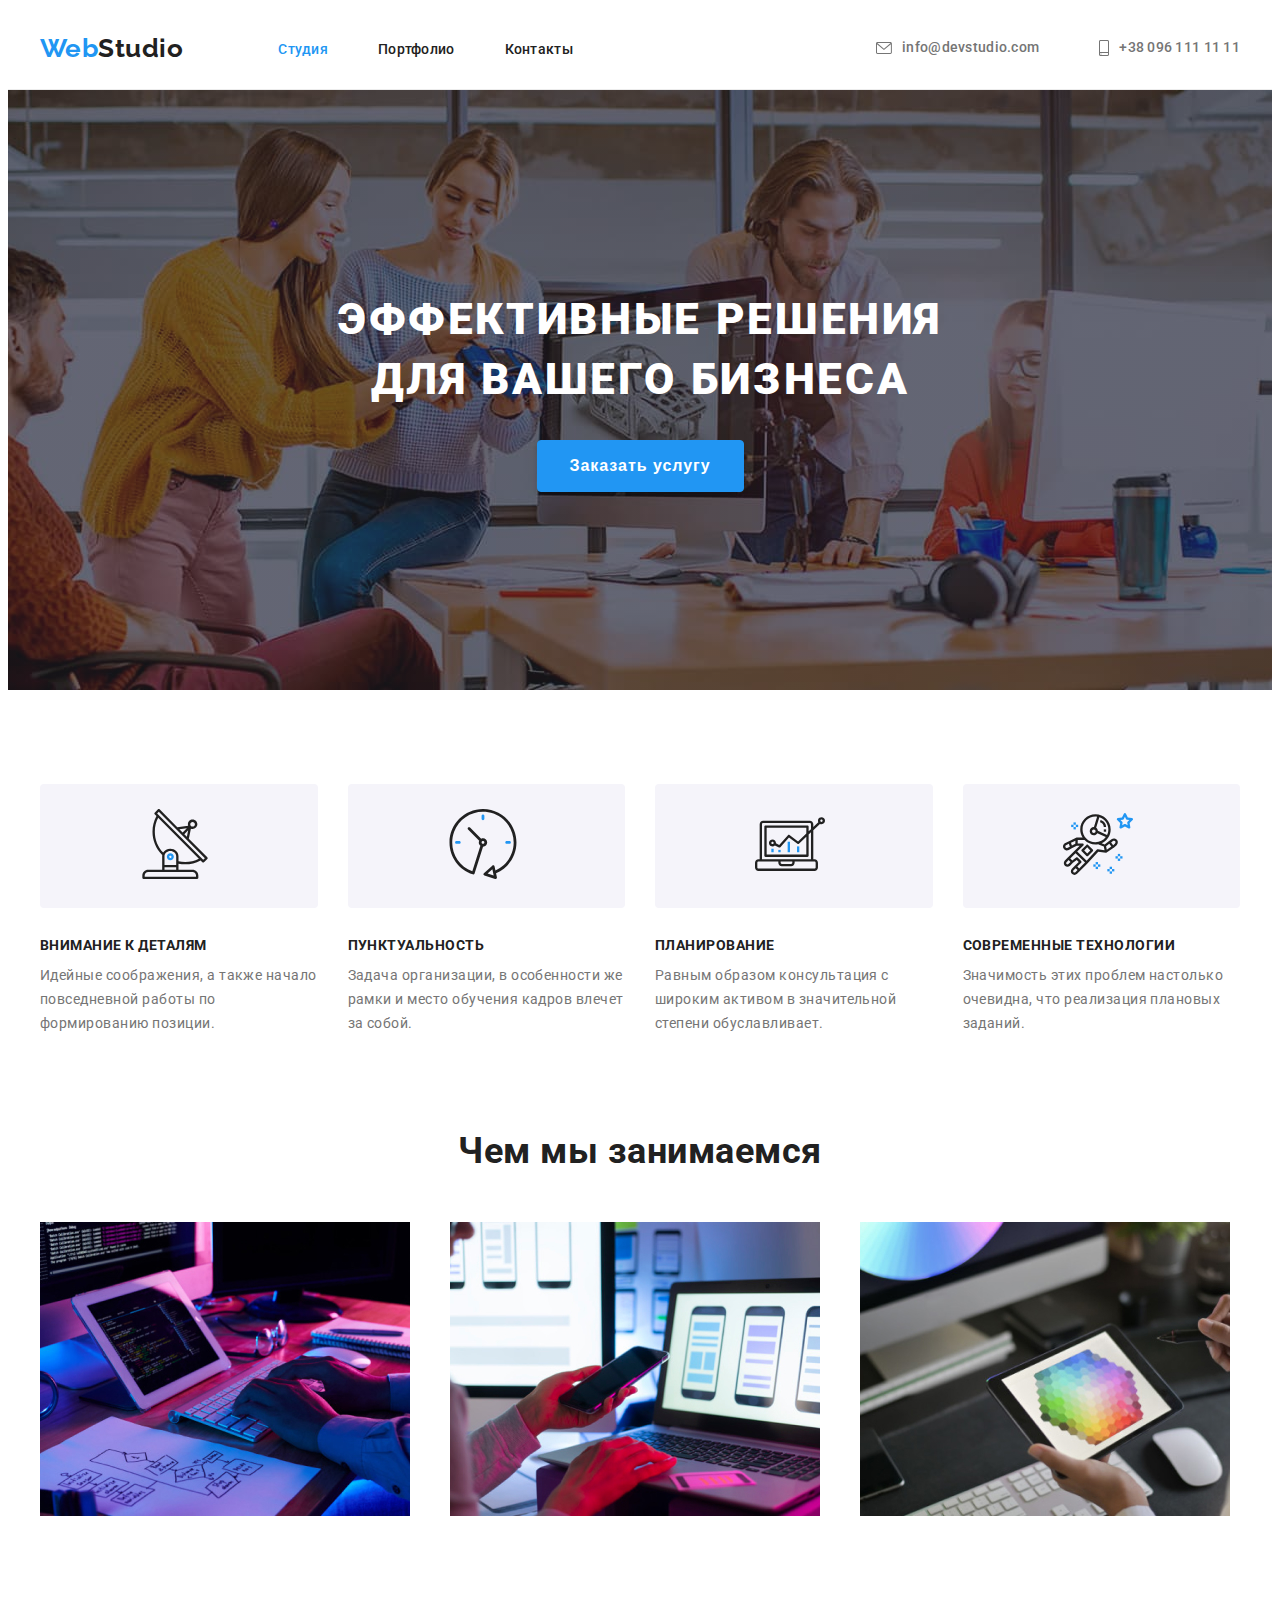
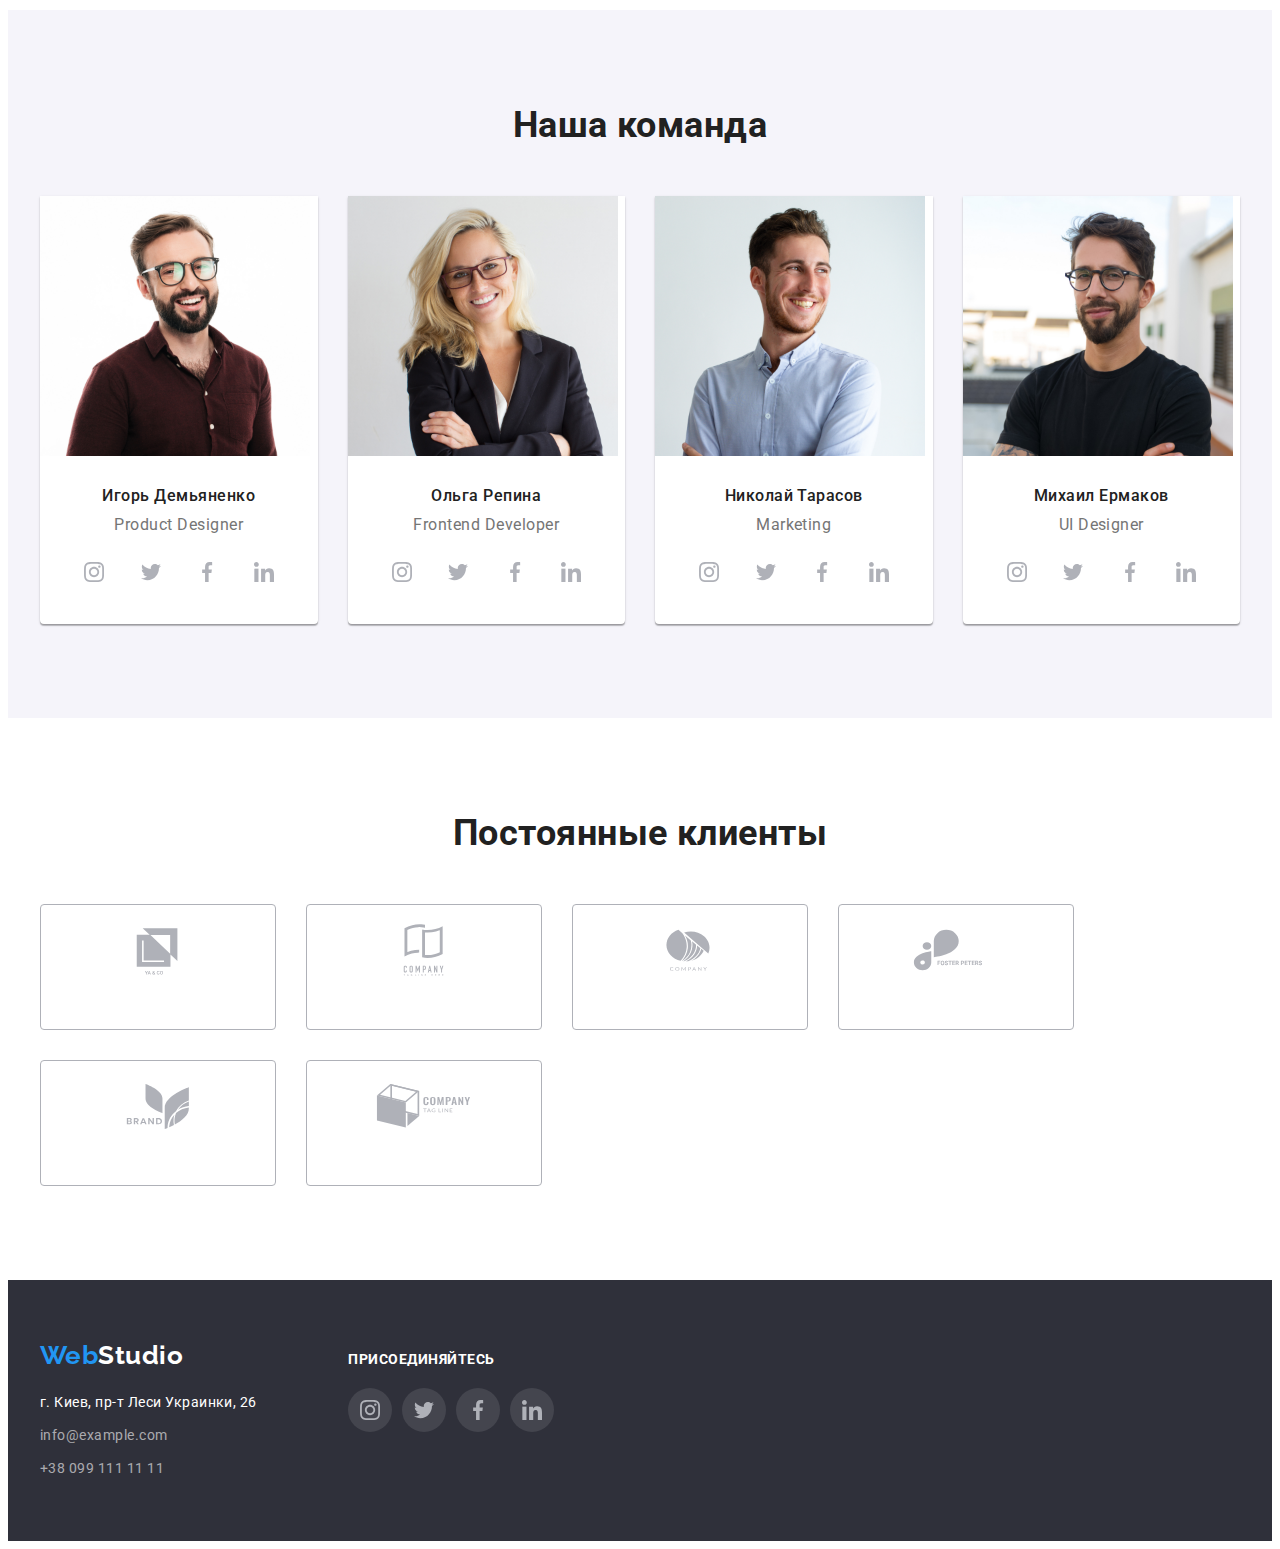
==== index.html @ 4270476f "ДЗ-4" ====
<!DOCTYPE html>
<html lang="ru">

  <head>
    <meta charset="UTF-8" />
    <meta http-equiv="X-UA-Compatible" content="IE=edge" />
    <meta name="viewport" content="width=device-width, initial-scale=1.0" />
    <title>WebStudio</title>
    <link 
      rel="stylesheet" 
      href="https://cdnjs.cloudflare.com/ajax/libs/modern-normalize/1.0.0/modern-normalize.min.css" integrity="sha512-ISS7cAi1PEhQ8jnbJpJZMd29NlhNj4AWYyLOSp2CE/CsHxTCu+r+t0D2yoJudVrd0/8fTVPUVDzY5Tvli75u/g==" crossorigin="anonymous" referrerpolicy="no-referrer" />
    <link rel="preconnect" href="https://fonts.gstatic.com" />
    <link
      href="https://fonts.googleapis.com/css2?family=Raleway:wght@700&family=Roboto:wght@400;500;700;900&display=swap"
      rel="stylesheet"/>
    <link rel="stylesheet" href="./css/styles.css">
  </head>

  <body>
    <!--Header-->
    <header class="header">
      <div class="container header-container">
        <nav class="header-navigation">
          <a class="logo link" href="./index.html "><span class="logo-accent">Web</span>Studio</a>
          <ul class="navigation-menu list">
            <li class="navigation-menu-item">
              <a class="navigation-menu-main-link link" href="./index.html">Студия</a>
            </li>
            <li class="navigation-menu-item">
              <a class="navigation-menu-link link" href="./portfolio.html">Портфолио</a>
            </li>
            <li class="navigation-menu-item">
              <a class="navigation-menu-link link" href="">Контакты</a>
            </li>
          </ul>
        </nav>
        <ul class="contacts list">
          <li class="contacts-item">
            <a class="contacts-item-link link" href="mailto:info@devstudio.com">
              <svg width="16" height="12" class="header-icon">
                <use href="./images/icons.svg#icon-envelope"></use>
              </svg>
              info@devstudio.com
            </a>
          </li>
          <li class="contacts-item">
            <a class="contacts-item-link link" href="tel:+380961111111">
              <svg width="10" height="16" class="header-icon">
                <use href="./images/icons.svg#icon-smartphone"></use>
              </svg>
              +38 096 111 11 11
            </a>
          </li>
        </ul>
      </div>
    </header>

    <main>
      <!--Hero-->
      <section class="hero-section">
        <div class="container hero-container">
          <h1 class="hero-title">Эффективные решения для вашего бизнеса</h1>
          <button class="modal-btn" type="button" style="display: block; margin: 0 auto;">Заказать услугу</button>
        </div>  
      </section>
      <!--Our advantages section-->
      <section class="advantages-section">
        <div class="container">
          <h2 hidden>Our advantages</h2>
          <ul class="advantages list">
            <li class="advantages-item">
              <div class="advantages-contant">
                <svg width="70" height="70" class="advantages-list-icons" >
                  <use href="./images/icons.svg#icon-antenna"></use>
                </svg>
              </div>
              <h3 class="description-title">Внимание к деталям</h3>
              <p class="description">Идейные соображения, а также начало повседневной работы по формированию позиции.</p>
            </li>
            <li class="advantages-item">
              <div class="advantages-contant">
                <svg width="70" height="70" class="advantages-list-icons" >
                  <use href="./images/icons.svg#icon-clock"></use>
                </svg>
              </div>
              <h3 class="description-title">Пунктуальность</h3>
              <p class="description">Задача организации, в особенности же рамки и место обучения кадров влечет за собой.</p>
            </li>
            <li class="advantages-item">
              <div class="advantages-contant">
                <svg width="70" height="70" class="advantages-list-icons" >
                  <use href="./images/icons.svg#icon-diagram"></use>
                </svg>
              </div>
              <h3 class="description-title">Планирование</h3>
              <p class="description">Равным образом консультация с широким активом в значительной степени обуславливает.</p>
            </li>
            <li class="advantages-item">
              <div class="advantages-contant">
                <svg width="70" height="70" class="advantages-list-icons" >
                  <use href="./images/icons.svg#icon-astronaut"></use>
                </svg>
              </div>
              <h3 class="description-title">Современные технологии</h3>
              <p class="description">Значимость этих проблем настолько очевидна, что реализация плановых заданий.</p>
            </li>
          </ul>
        </div>
      </section>
      <!--Work skills galery section-->
      <section class="section">
        <div class="container">
          <h2 class="suptitle">Чем мы занимаемся</h2>
          <ul class="skills-gallery list">
            <li class="skills-gallery-item">
              <img src="./images/main-page/what-we-do/what-we-do-img.jpg" alt="печатает на клавиатуре" width="370" height="294">
            </li>
            <li class="skills-gallery-item">
              <img src="./images/main-page/what-we-do/what-we-do-img-1.jpg" alt="синхронизация телефона и ноутбука" width="370" height="294">
            </li>
            <li class="skills-gallery-item">
              <img src="./images/main-page/what-we-do/what-we-do-img-2.jpg" alt="спектр цветов на планшете" width="370" height="294">
            </li>
          </ul>
        </div>
      </section>
      <!--Our team section-->
      <section class="team-section section">
        <div class="container">
          <h2 class="suptitle">Наша команда</h2>
          <ul class="team list">
            <li class="team-item">
              <img src="./images/main-page/our-team/our-team-img.jpg" alt="мужчина в рубашке и очках" width="270" height="260">
                <div class="team-item-contant"> 
                  <h3 class="team-title">Игорь Демьяненко</h3>
                  <p class="team-description" lang="en">Product Designer</p>
                  <ul class="social-list list">
                    <li class="social-list-item">
                      <a href="" class="social-list-link link">
                        <svg width="20" height="20" class="social-list-icon">
                          <use href="./images/icons.svg#icon-instagram"></use>
                        </svg>
                      </a>
                    </li>
                    <li class="social-list-item">
                      <a href="" class="social-list-link link">
                        <svg width="20" height="20" class="social-list-icon">
                          <use href="./images/icons.svg#icon-twitter"></use>
                        </svg>
                      </a>
                    </li>
                    <li class="social-list-item">
                      <a href="" class="social-list-link link">
                        <svg width="20" height="20" class="social-list-icon">
                          <use href="./images/icons.svg#icon-facebook"></use>
                        </svg>
                      </a>
                    </li>
                    <li class="social-list-item">
                      <a href="" class="social-list-link link">
                        <svg width="20" height="20" class="social-list-icon">
                          <use href="./images/icons.svg#icon-linkedin"></use>
                        </svg>
                      </a>
                    </li>
                  </ul>
                </div> 
            </li>
            <li class="team-item">
              <img src="./images/main-page/our-team/our-team-img-1.jpg" alt="женщина в очках" width="270" height="260">
                <div class="team-item-contant"> 
                  <h3 class="team-title">Ольга Репина</h3>
                  <p class="team-description" lang="en">Frontend Developer</p>
                  <ul class="social-list list">
                    <li class="social-list-item">
                      <a href="" class="social-list-link link">
                        <svg width="20" height="20" class="social-list-icon">
                          <use href="./images/icons.svg#icon-instagram"></use>
                        </svg>
                      </a>
                    </li>
                    <li class="social-list-item">
                      <a href="" class="social-list-link link">
                        <svg width="20" height="20" class="social-list-icon">
                          <use href="./images/icons.svg#icon-twitter"></use>
                        </svg>
                      </a>
                    </li>
                    <li class="social-list-item">
                      <a href="" class="social-list-link link">
                        <svg width="20" height="20" class="social-list-icon">
                          <use href="./images/icons.svg#icon-facebook"></use>
                        </svg>
                      </a>
                    </li>
                    <li class="social-list-item">
                      <a href="" class="social-list-link link">
                        <svg width="20" height="20" class="social-list-icon">
                          <use href="./images/icons.svg#icon-linkedin"></use>
                        </svg>
                      </a>
                    </li>
                  </ul>
                </div> 
            </li>
            <li class="team-item">
              <img src="./images/main-page/our-team/our-team-img-2.jpg" alt="мужчина в рубашке" width="270" height="260">
                <div class="team-item-contant"> 
                  <h3 class="team-title">Николай Тарасов</h3>
                  <p class="team-description" lang="en">Marketing</p>
                  <ul class="social-list list">
                    <li class="social-list-item">
                      <a href="" class="social-list-link link">
                        <svg width="20" height="20" class="social-list-icon">
                          <use href="./images/icons.svg#icon-instagram"></use>
                        </svg>
                      </a>
                    </li>
                    <li class="social-list-item">
                      <a href="" class="social-list-link link">
                        <svg width="20" height="20" class="social-list-icon">
                          <use href="./images/icons.svg#icon-twitter"></use>
                        </svg>
                      </a>
                    </li>
                    <li class="social-list-item">
                      <a href="" class="social-list-link link">
                        <svg width="20" height="20" class="social-list-icon">
                          <use href="./images/icons.svg#icon-facebook"></use>
                        </svg>
                      </a>
                    </li>
                    <li class="social-list-item">
                      <a href="" class="social-list-link link">
                        <svg width="20" height="20" class="social-list-icon">
                          <use href="./images/icons.svg#icon-linkedin"></use>
                        </svg>
                      </a>
                    </li>
                  </ul>
                </div>  
            </li>
            <li class="team-item">
              <img src="./images/main-page/our-team/our-team-img-3.jpg" alt="мужчина в футболке и очках" width="270" height="260">
                <div class="team-item-contant"> 
                  <h3 class="team-title">Михаил Ермаков</h3>
                  <p class="team-description" lang="en">UI Designer</p>
                  <ul class="social-list list">
                    <li class="social-list-item">
                      <a href="" class="social-list-link link">
                        <svg width="20" height="20" class="social-list-icon">
                          <use href="./images/icons.svg#icon-instagram"></use>
                        </svg>
                      </a>
                    </li>
                    <li class="social-list-item">
                      <a href="" class="social-list-link link">
                        <svg width="20" height="20" class="social-list-icon">
                          <use href="./images/icons.svg#icon-twitter"></use>
                        </svg>
                      </a>
                    </li>
                    <li class="social-list-item">
                      <a href="" class="social-list-link link">
                        <svg width="20" height="20" class="social-list-icon">
                          <use href="./images/icons.svg#icon-facebook"></use>
                        </svg>
                      </a>
                    </li>
                    <li class="social-list-item">
                      <a href="" class="social-list-link link">
                        <svg width="20" height="20" class="social-list-icon">
                          <use href="./images/icons.svg#icon-linkedin"></use>
                        </svg>
                      </a>
                    </li>
                  </ul>
                </div>  
            </li>
          </ul>
        </div>
      </section>
      <!--Regular customers section-->
      <section class="section">
        <div class="container">
          <h2 class="suptitle">Постоянные клиенты</h2>
          <ul class="customers list">
            <li class="customers-item">
              <div class="customers-contant">
                <a href="" class="customers-list-link link">
                  <svg class="customers-list-icon">
                    <use href="./images/icons.svg#icon-client-1"></use>
                  </svg>
                </a>
              </div>
            </li>
            <li class="customers-item">
              <div class="customers-contant">
                <a href="" class="customers-list-link link">
                  <svg class="customers-list-icon">
                    <use href="./images/icons.svg#icon-client-2"></use>
                  </svg>
                </a>
              </div>
            </li>
            <li class="customers-item">
              <div class="customers-contant">
                <a href="" class="customers-list-link link">
                  <svg class="customers-list-icon">
                    <use href="./images/icons.svg#icon-client-3"></use>
                  </svg>
                </a>
              </div>
            </li>
            <li class="customers-item">
              <div class="customers-contant">
                <a href="" class="customers-list-link link">
                  <svg class="customers-list-icon">
                    <use href="./images/icons.svg#icon-client-4"></use>
                  </svg>
                </a>
              </div>
            </li>
            <li class="customers-item">
              <div class="customers-contant">
                <a href="" class="customers-list-link link">
                  <svg class="customers-list-icon">
                    <use href="./images/icons.svg#icon-client-5"></use>
                  </svg>
                </a>
              </div>
            </li>
            <li class="customers-item">
              <div class="customers-contant">
                <a href="" class="customers-list-link link">
                  <svg  class="customers-list-icon">
                    <use href="./images/icons.svg#icon-client-6"></use>
                  </svg>
                </a>
              </div>
            </li>
          </ul>
        </div>
      </section>
    </main>

    <footer>
      <!--Footer-->
      <section class="footer-section">
        <div class="footer-container container">
          <div class="footer-contacts-block">
            <a class="logo link" href=""><span class="logo-accent">Web</span><span class="logo-footer">Studio</span></a>
            <address>
              <ul class="footer-contacts list link">
                <li class="footer-contacts-item">
                  <a class="footer-map-link link" href="https://goo.gl/maps/vyTCDzWnWzaWJ4Vd6" target="_blank" rel="noopener noreferrer">г. Киев, пр-т Леси Украинки, 26</a>
                </li>
                <li class="footer-contacts-item">
                  <a class="footer-contacts-link link" href="mailto:info@example.com">info@example.com</a>
                </li>
                <li class="footer-contacts-item">
                  <a class="footer-contacts-link link" href="tel:+380991111111">+38 099 111 11 11</a>
                </li>
              </ul>
            </address>
          </div>
          <div class="footer-icons">
            <h3 class="description-title footer-description">присоединяйтесь</h3>
            <ul class="footer-social-list list">
              <li class="social-list-item">
                <a href="" class="footer-list-link link">
                  <svg width="20" height="20" class="social-list-icon">
                    <use href="./images/icons.svg#icon-instagram"></use>
                  </svg>
                </a>
              </li>
              <li class="social-list-item">
                <a href="" class="footer-list-link link">
                  <svg width="20" height="20" class="social-list-icon">
                    <use href="./images/icons.svg#icon-twitter"></use>
                  </svg>
                </a>
              <li class="social-list-item">
                <a href="" class="footer-list-link link">
                  <svg width="20" height="20" class="social-list-icon">
                    <use href="./images/icons.svg#icon-facebook"></use>
                  </svg>
                </a>
              </li>
              <li class="social-list-item">
                <a href="" class="footer-list-link link">
                  <svg width="20" height="20" class="social-list-icon">
                    <use href="./images/icons.svg#icon-linkedin"></use>
                  </svg>
                </a>
              </li>
            </ul>
          </div>
        </div>
      </section>
    </footer>
  </body>
</html>
---- css/styles.css ----
/* кастомные свойства */
:root {
  --main-font: Roboto, sans-serif;
  --secondary-font: Raleway, sans-serif;
  --accent-color: #2196f3;
  --main-color: #212121;
  --secondary-color: #ffffff;
  --third-color: #757575;
  --main-background-color: #2f303a;
  --secondary-background-color: #f5f4fa;
}

/* сброс в тексте */
h1,
h2,
h3,
h4,
h5,
h6,
p {
  margin-top: 0;
  margin-bottom: 0;
}

/* сброс в списках */
ul,
ol {
  margin-top: 0;
  margin-bottom: 0;
  padding-left: 0;
}

/* переопределение изображений */
img {
  display: block;
}

/* убрать точки со списков */
.list {
  list-style: none;
}

/* убрать подчёркивание у ссылки */
.link {
  text-decoration: none;
}

.section {
  padding-top: 94px;
  padding-bottom: 94px;
}

.container {
  width: 1200px;
  padding-left: 15px;
  padding-right: 15px;
  margin: 0 auto;
}

/* наследование */
body {
  font-family: var(--main-font);
  color: var(--main-color);
  letter-spacing: 0.03em;
}

/* ==== COMPONENTS ==== */
.logo {
  font-family: var(--secondary-font);
  font-weight: 700;
  font-size: 26px;
  line-height: 1.19;

  color: var(--main-color);
}

.logo-accent {
  color: var(--accent-color);
}

.logo-footer {
  color: var(--secondary-color);
}

.suptitle {
  font-weight: 700;
  font-size: 36px;
  line-height: 1.167;
  text-align: center;

  color: var(--main-color);
  margin-bottom: 50px;
}

.social-list {
  display: flex;
  justify-content: space-between;
}

.social-list-link {
  display: flex;
  align-items: center;
  justify-content: center;
  width: 44px;
  height: 44px;
  background-color: var(--secondary-color);
  border-radius: 50%;
}

.social-list-link:hover,
.social-list-link:focus {
  background-color: var(--accent-color);
}

.social-list-icon {
  fill: #AFB1B8;
}

.social-list-link:hover .social-list-icon,
.social-list-link:focus .social-list-icon {
  fill: #FFFFFF;
}

address {
  font-style: normal;
}
/* ==== END COMPONENTS ==== */

/* ==== HEADER ==== */

.header {
  padding-top: 25px;
  padding-bottom: 25px;
  border-bottom: 1px solid #ececec;
}

.header-container,
.header-navigation,
.navigation-menu {
  display: flex;
  align-items: center;
  justify-content: space-between;
}

.logo {
  margin-right: 95px;
}

.navigation-menu-item:not(:last-child) {
  margin-right: 50px;
}

.navigation-menu-link {
  font-weight: 500;
  font-size: 14px;
  line-height: 1.14;
  letter-spacing: 0.02em;

  color: var(--main-color);
}

.navigation-menu-main-link {
  font-weight: 500;
  font-size: 14px;
  line-height: 1.14;
  letter-spacing: 0.02em;

  color: var(--accent-color);
}

.navigation-menu-link:hover,
.navigation-menu-link:focus {
  color: var(--accent-color);
}

.contacts {
  display: flex;
  align-items: center;
}

.contacts-item {
  display: flex;
  align-items: center;
}

.contacts-item-link {
  display: inline-flex;
  align-items: center;
  color: inherit;
  font-weight: 500;
  font-size: 14px;
  line-height: 1.14;
  letter-spacing: 0.02em;

  color: var(--third-color);
  margin-left: 10px;
}

.header-icon {
  fill: var(--third-color);
}

.contacts-item-link:hover,
.contacts-item-link:focus {
  color: var(--accent-color);
}

.header-icon {
  fill: currentColor;
  margin-right: 10px;
}

.contacts-item:not(:last-child) {
  margin-right: 50px;
}
/* ==== END HEADER ==== */

/* ==== HERO ==== */
.hero-section {
  max-width: 1600px;
  height: 600px;
  margin-left: auto;
  margin-right: auto;
  background-color: #C4C4C4;;
  background-image: linear-gradient(
    rgba(47, 48, 58, 0.4),
    rgba(47, 48, 58, 0.4)), 
    url(../images/main-page/bg.jpg);
  background-repeat: no-repeat;
  background-position: center;
  background-size: cover;
}

.hero-container {
  padding-top: 200px;
  padding-bottom: 200px;
}

.hero-title {
  width: 696px;
  font-weight: 900;
  font-size: 44px;
  line-height: 1.36;
  text-align: center;
  letter-spacing: 0.06em;
  text-transform: uppercase;

  color: var(--secondary-color);
  margin: 0 auto 30px;
}

.modal-btn {
  width: 200;
  height: 50;
  box-shadow: 0px 4px 4px rgba(0, 0, 0, 0.15);
  border: 1px solid #2196f3;
  border-radius: 4px;
  font-weight: 700;
  font-size: 16px;
  line-height: 1.87;
  text-align: center;
  letter-spacing: 0.06em;

  color: var(--secondary-color);
  background-color: var(--accent-color);
  cursor: pointer;
  padding: 10px 32px;
}

.modal-btn:hover,
.modal-btn:focus {
  background-color: #188ce8;
}
/* ==== END HERO ==== */

/* ==== MAIN ==== */

/* ==== Our advantages section ==== */
.advantages-section {
  padding-top: 94px;
}

.advantages-contant {
  padding: 25px 100px;
  background-color: #F5F4FA;
  border-radius: 4px;
  margin-bottom: 30px;
}

.advantages {
  display: flex;
  flex-wrap: wrap;
  margin-left: -30px;
  margin-top: -30px;
}

.advantages-item {
  flex-basis: calc((100% - 120px) / 4);
  margin-left: 30px;
  margin-top: 30px;
}

.description-title {
  font-weight: 700;
  font-size: 14px;
  line-height: 1.14;
  text-transform: uppercase;
  margin-bottom: 10px;
}

.description {
  font-size: 14px;
  line-height: 1.71;

  color: var(--third-color);
}
/* ==== END Our advantages section ==== */

/* ==== Work skills galery ==== */
.skills-gallery {
  display: flex;
  flex-wrap: wrap;
  margin-left: -30px;
  margin-top: -30px;
}

.skills-gallery-item {
  flex-basis: calc((100% - 90px) / 3);
  margin-left: 30px;
  margin-top: 30px;
}

/* ==== END Work skills galery ==== */

/* ==== Our team section ==== */
.team-section {
  background-color: var(--secondary-background-color);
}

.team {
  display: flex;
  flex-wrap: wrap;
  margin-left: -30px;
  margin-top: -30px;

}

.team-item {
  flex-basis: calc((100% - 120px) / 4);
  margin-left: 30px;
  margin-top: 30px;
  background-color: #fff;
  box-shadow: 
    0px 1px 3px rgba(0, 0, 0, 0.12),
    0px 1px 1px rgba(0, 0, 0, 0.14),
    0px 2px 1px rgba(0, 0, 0, 0.2);
  border-radius: 0px 0px 4px 4px;
}

.team-item-contant {
  padding: 30px 32px;
}

.team-title {
  font-weight: 500;
  font-size: 16px;
  line-height: 1.19;
  text-align: center;
  margin-bottom: 10px;
}

.team-description {
  font-size: 16px;
  line-height: 1.19;
  text-align: center;

  color: var(--third-color);
  margin-bottom: 16px;
}
/* ==== END Our team section ==== */

/* ==== Regular customers section ==== */

.customers-contant {
  padding: 16px 32px;
  border: 1px solid #AFB1B8;
  border-radius: 4px;
  width: 170px;
  height: 92px;
}

.customers {
  display: flex;
  flex-wrap: wrap;
  margin-left: -30px;
  margin-top: -30px;
}

.customers-item {
  flex-basis: calc((100% - 180px) / 6);
  margin-left: 30px;
  margin-top: 30px;
}

.customers-list-link {
  display: flex;
  align-items: center;
  justify-content: center;
}

.customers-contant:hover,
.customers-contant:focus {
  border-color: var(--accent-color);
}

.customers-contant:hover .customers-list-icon,
.customers-contant:focus .customers-list-icon {
  fill: var(--accent-color);
}


.customers-list-icon {
  width: 106px;
  height: 60px;
  fill: #AFB1B8;
}

/* ==== END Regular customers section ==== */

/* ==== FOOTER ==== */
footer {
  background-color: var(--main-background-color);
  padding-top: 60px;
  padding-bottom: 60px;
}

.footer-container {
  display: flex;
  align-items: baseline;
}

.footer-contacts-block {
  margin-right: 70px;
}

.footer-contacts {
  margin-top: 20px;
}

.footer-contacts-item:not(:last-child) {
  margin-bottom: 9px;
}

.footer-social-list {
  display: flex;
}

.footer-map-link {
  font-weight: 400;
  font-size: 14px;
  line-height: 1.71;
  color: #ffffff;
}

.footer-map-link:hover,
.footer-map-link:focus {
  color: var(--accent-color);
}

.footer-contacts-link {
  font-size: 14px;
  line-height: 1.71;
  color: rgba(255, 255, 255, 0.6);
}

.footer-contacts-link:hover,
.footer-contacts-link:focus {
  color: var(--accent-color);
}

.footer-description {
  text-transform: uppercase;
  color: var(--secondary-color);
  padding-top: 12px;
  margin-bottom: 20px;
}

.footer-list-link {
  align-items: center;
  justify-content: center;
  display: flex;
  width: 44px;
  height: 44px;
  text-decoration: none;
  fill: var(--secondary-color);
  background: rgba(255, 255, 255, 0.1);
  border-radius: 50%;
}

.footer-list-link {
  margin-right: 10px;
}

.footer-list-link:hover,
.footer-list-link:focus {
  background-color: var(--accent-color);
}

.footer-list-link:hover .social-list-icon,
.footer-list-link:focus .social-list-icon {
  fill: var(--secondary-color);
}

/* ==== END FOOTER ==== */

/* ==== PORTFOLIO ==== */

.portfolio-btn {
  display: inline-block;
  font-family: inherit;
  font-weight: 500;
  font-size: 16px;
  line-height: 1.62;
  cursor: pointer;
  background-color: var(--secondary-background-color);
  border-radius: 4px;
  border: none;
  padding: 6px 22px;
}

.portfolio-btn:hover,
.portfolio-btn:focus {
  color: var(--secondary-color);
  background-color: var(--accent-color);
  box-shadow: 
    0px 3px 1px rgba(0, 0, 0, 0.1), 
    0px 1px 2px rgba(0, 0, 0, 0.08), 
    0px 2px 2px rgba(0, 0, 0, 0.12);
}

.filter-menu {
  display: flex;
  flex-flow: row nowrap;
  justify-content: center;
}

.filter-item {
  margin-left: 8px;
}

.gallery {
  display: flex;
  flex-wrap: wrap;
  margin-left: -30px;
  margin-top: -30px;
  padding-top: 50px;
}

.gallery-item {
  flex-basis: calc((100% - 120px) / 4);
  margin-left: 30px;
  margin-top: 30px;
  background: #ffffff;
}

.gallery-item:hover,
.gallery-item:focus {
  box-shadow: 
    0px 1px 1px rgba(0, 0, 0, 0.12),
    0px 4px 4px rgba(0, 0, 0, 0.06),
    1px 4px 6px rgba(0, 0, 0, 0.16);
}


.gallery-item-content {
  padding: 20px 24px;
  border: 1px solid #eeeeee;
  border-top: none;
}

.gallery-title {
  font-weight: 700;
  font-size: 18px;
  line-height: 2;
  letter-spacing: 0.06em;

  color: var(--main-color);
  margin-bottom: 4px;
}

.gallery-description {
  font-size: 16px;
  line-height: 1.87;

  color: var(--third-color);
}
/* ==== END PORTFOLIO ==== */
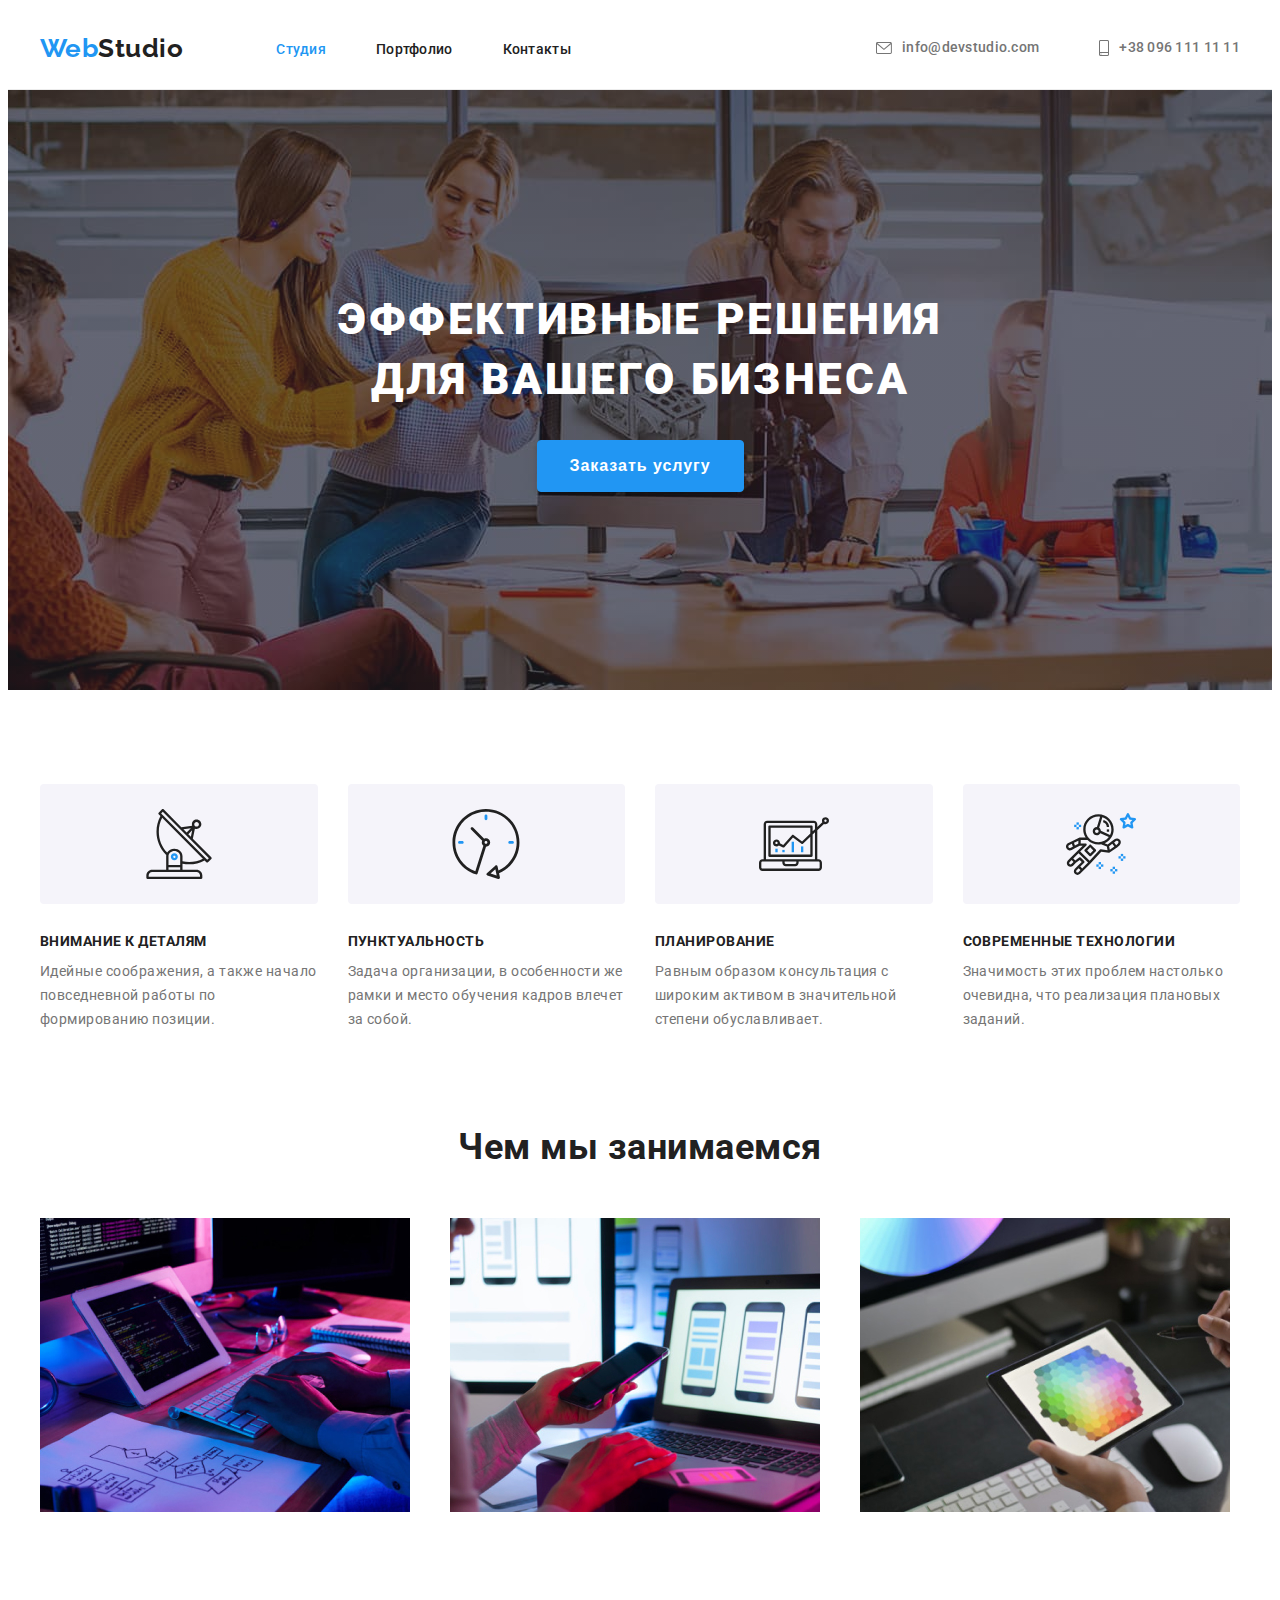
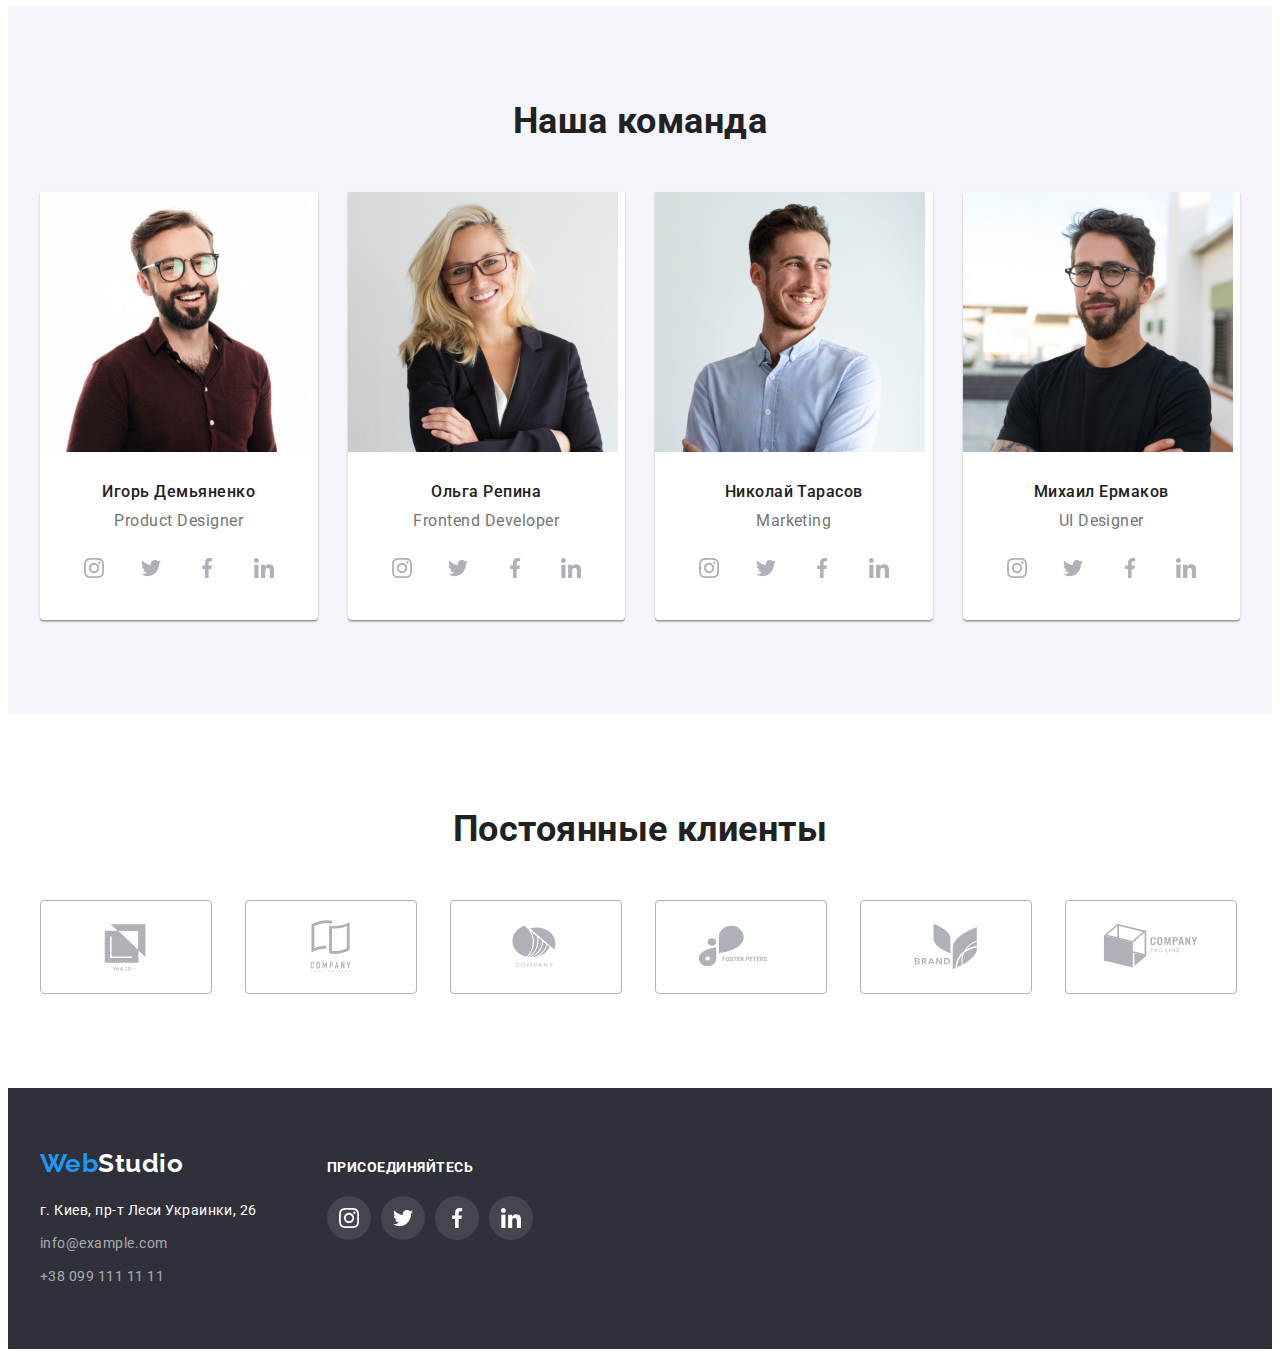
==== commit 52a2516c: "правки ДЗ-4 + правки ДЗ-3" ====
--- a/index.html
+++ b/index.html
@@ -21,16 +21,16 @@
     <header class="header">
       <div class="container header-container">
         <nav class="header-navigation">
-          <a class="logo link" href="./index.html "><span class="logo-accent">Web</span>Studio</a>
+          <a class="logo logo-header link" href="./index.html "><span class="logo-accent">Web</span>Studio</a>
           <ul class="navigation-menu list">
             <li class="navigation-menu-item">
-              <a class="navigation-menu-main-link link" href="./index.html">Студия</a>
+              <a class="current link" href="./index.html">Студия</a>
             </li>
             <li class="navigation-menu-item">
-              <a class="navigation-menu-link link" href="./portfolio.html">Портфолио</a>
+              <a class="link" href="./portfolio.html">Портфолио</a>
             </li>
             <li class="navigation-menu-item">
-              <a class="navigation-menu-link link" href="">Контакты</a>
+              <a class="link" href="">Контакты</a>
             </li>
           </ul>
         </nav>
@@ -66,7 +66,7 @@
       <!--Our advantages section-->
       <section class="advantages-section">
         <div class="container">
-          <h2 hidden>Our advantages</h2>
+          <h2 class="visually-hidden">Our advantages</h2>
           <ul class="advantages list">
             <li class="advantages-item">
               <div class="advantages-contant">
@@ -346,58 +346,56 @@
 
     <footer>
       <!--Footer-->
-      <section class="footer-section">
-        <div class="footer-container container">
-          <div class="footer-contacts-block">
-            <a class="logo link" href=""><span class="logo-accent">Web</span><span class="logo-footer">Studio</span></a>
-            <address>
-              <ul class="footer-contacts list link">
-                <li class="footer-contacts-item">
-                  <a class="footer-map-link link" href="https://goo.gl/maps/vyTCDzWnWzaWJ4Vd6" target="_blank" rel="noopener noreferrer">г. Киев, пр-т Леси Украинки, 26</a>
-                </li>
-                <li class="footer-contacts-item">
-                  <a class="footer-contacts-link link" href="mailto:info@example.com">info@example.com</a>
-                </li>
-                <li class="footer-contacts-item">
-                  <a class="footer-contacts-link link" href="tel:+380991111111">+38 099 111 11 11</a>
-                </li>
-              </ul>
-            </address>
-          </div>
-          <div class="footer-icons">
-            <h3 class="description-title footer-description">присоединяйтесь</h3>
-            <ul class="footer-social-list list">
-              <li class="social-list-item">
-                <a href="" class="footer-list-link link">
-                  <svg width="20" height="20" class="social-list-icon">
-                    <use href="./images/icons.svg#icon-instagram"></use>
-                  </svg>
-                </a>
+      <div class="footer-container container">
+        <div class="footer-contacts-block">
+          <a class="logo link" href=""><span class="logo-accent">Web</span><span class="logo-footer">Studio</span></a>
+          <address>
+            <ul class="footer-contacts list link">
+              <li class="footer-contacts-item">
+                <a class="footer-map-link link" href="https://goo.gl/maps/vyTCDzWnWzaWJ4Vd6" target="_blank" rel="noopener noreferrer">г. Киев, пр-т Леси Украинки, 26</a>
               </li>
-              <li class="social-list-item">
-                <a href="" class="footer-list-link link">
-                  <svg width="20" height="20" class="social-list-icon">
-                    <use href="./images/icons.svg#icon-twitter"></use>
-                  </svg>
-                </a>
-              <li class="social-list-item">
-                <a href="" class="footer-list-link link">
-                  <svg width="20" height="20" class="social-list-icon">
-                    <use href="./images/icons.svg#icon-facebook"></use>
-                  </svg>
-                </a>
+              <li class="footer-contacts-item">
+                <a class="footer-contacts-link link" href="mailto:info@example.com">info@example.com</a>
               </li>
-              <li class="social-list-item">
-                <a href="" class="footer-list-link link">
-                  <svg width="20" height="20" class="social-list-icon">
-                    <use href="./images/icons.svg#icon-linkedin"></use>
-                  </svg>
-                </a>
+              <li class="footer-contacts-item">
+                <a class="footer-contacts-link link" href="tel:+380991111111">+38 099 111 11 11</a>
               </li>
             </ul>
-          </div>
-        </div>
-      </section>
+          </address>
+        </div>
+        <div class="footer-icons">
+          <h3 class="description-title footer-description">присоединяйтесь</h3>
+          <ul class="footer-social-list list">
+            <li class="footer-list-item">
+              <a href="" class="footer-list-link link">
+                <svg width="20" height="20" class="footer-list-icon">
+                  <use href="./images/icons.svg#icon-instagram"></use>
+                </svg>
+              </a>
+            </li>
+            <li class="footer-list-item">
+              <a href="" class="footer-list-link link">
+                <svg width="20" height="20" class="footer-list-icon">
+                  <use href="./images/icons.svg#icon-twitter"></use>
+                </svg>
+              </a>
+            <li class="footer-list-item">
+              <a href="" class="footer-list-link link">
+                <svg width="20" height="20" class="footer-list-icon">
+                  <use href="./images/icons.svg#icon-facebook"></use>
+                </svg>
+              </a>
+            </li>
+            <li class="footer-list-item">
+              <a href="" class="footer-list-link link">
+                <svg width="20" height="20" class="footer-list-icon">
+                  <use href="./images/icons.svg#icon-linkedin"></use>
+                </svg>
+              </a>
+            </li>
+          </ul>
+        </div>
+      </div>
     </footer>
   </body>
 </html>
--- a/css/styles.css
+++ b/css/styles.css
@@ -142,15 +142,25 @@
   justify-content: space-between;
 }
 
-.logo {
-  margin-right: 95px;
+.logo-header {
+  margin-right: 93px;
+}
+
+.navigation-menu-item .link {
+  padding-top: 32px;
+  padding-bottom: 32px;
 }
 
 .navigation-menu-item:not(:last-child) {
   margin-right: 50px;
 }
 
-.navigation-menu-link {
+.navigation-menu .link.current {
+  position: relative;
+  color: var(--accent-color);
+}
+
+.navigation-menu .link{
   font-weight: 500;
   font-size: 14px;
   line-height: 1.14;
@@ -159,17 +169,8 @@
   color: var(--main-color);
 }
 
-.navigation-menu-main-link {
-  font-weight: 500;
-  font-size: 14px;
-  line-height: 1.14;
-  letter-spacing: 0.02em;
-
-  color: var(--accent-color);
-}
-
-.navigation-menu-link:hover,
-.navigation-menu-link:focus {
+.navigation-menu-item .link:hover,
+.navigation-menu-item .link:focus {
   color: var(--accent-color);
 }
 
@@ -280,8 +281,25 @@
   padding-top: 94px;
 }
 
+.visually-hidden {
+  position: absolute;
+  width: 1px;
+  height: 1px;
+  margin: -1px;
+  border: 0;
+  padding: 0;
+
+  white-space: nowrap;
+  clip-path: inset(100%);
+  clip: rect(0 0 0 0);
+  overflow: hidden;
+}
+
 .advantages-contant {
-  padding: 25px 100px;
+  display: flex;
+  align-items: center;
+  justify-content: center;
+  height: 120px;
   background-color: #F5F4FA;
   border-radius: 4px;
   margin-bottom: 30px;
@@ -382,7 +400,9 @@
 /* ==== Regular customers section ==== */
 
 .customers-contant {
-  padding: 16px 32px;
+  display: flex;
+  justify-content: center;
+  align-items: center;
   border: 1px solid #AFB1B8;
   border-radius: 4px;
   width: 170px;
@@ -443,7 +463,7 @@
   margin-right: 70px;
 }
 
-.footer-contacts {
+address {
   margin-top: 20px;
 }
 
@@ -481,8 +501,11 @@
 .footer-description {
   text-transform: uppercase;
   color: var(--secondary-color);
-  padding-top: 12px;
   margin-bottom: 20px;
+}
+
+.footer-list-item {
+  margin-right: 10px;
 }
 
 .footer-list-link {
@@ -497,17 +520,12 @@
   border-radius: 50%;
 }
 
-.footer-list-link {
-  margin-right: 10px;
-}
-
 .footer-list-link:hover,
 .footer-list-link:focus {
   background-color: var(--accent-color);
 }
 
-.footer-list-link:hover .social-list-icon,
-.footer-list-link:focus .social-list-icon {
+.footer-list-icon {
   fill: var(--secondary-color);
 }
 
@@ -542,9 +560,10 @@
   display: flex;
   flex-flow: row nowrap;
   justify-content: center;
-}
-
-.filter-item {
+  margin-bottom: 50px;
+}
+
+.filter-item:not(:first-child) {
   margin-left: 8px;
 }
 
@@ -553,7 +572,6 @@
   flex-wrap: wrap;
   margin-left: -30px;
   margin-top: -30px;
-  padding-top: 50px;
 }
 
 .gallery-item {
